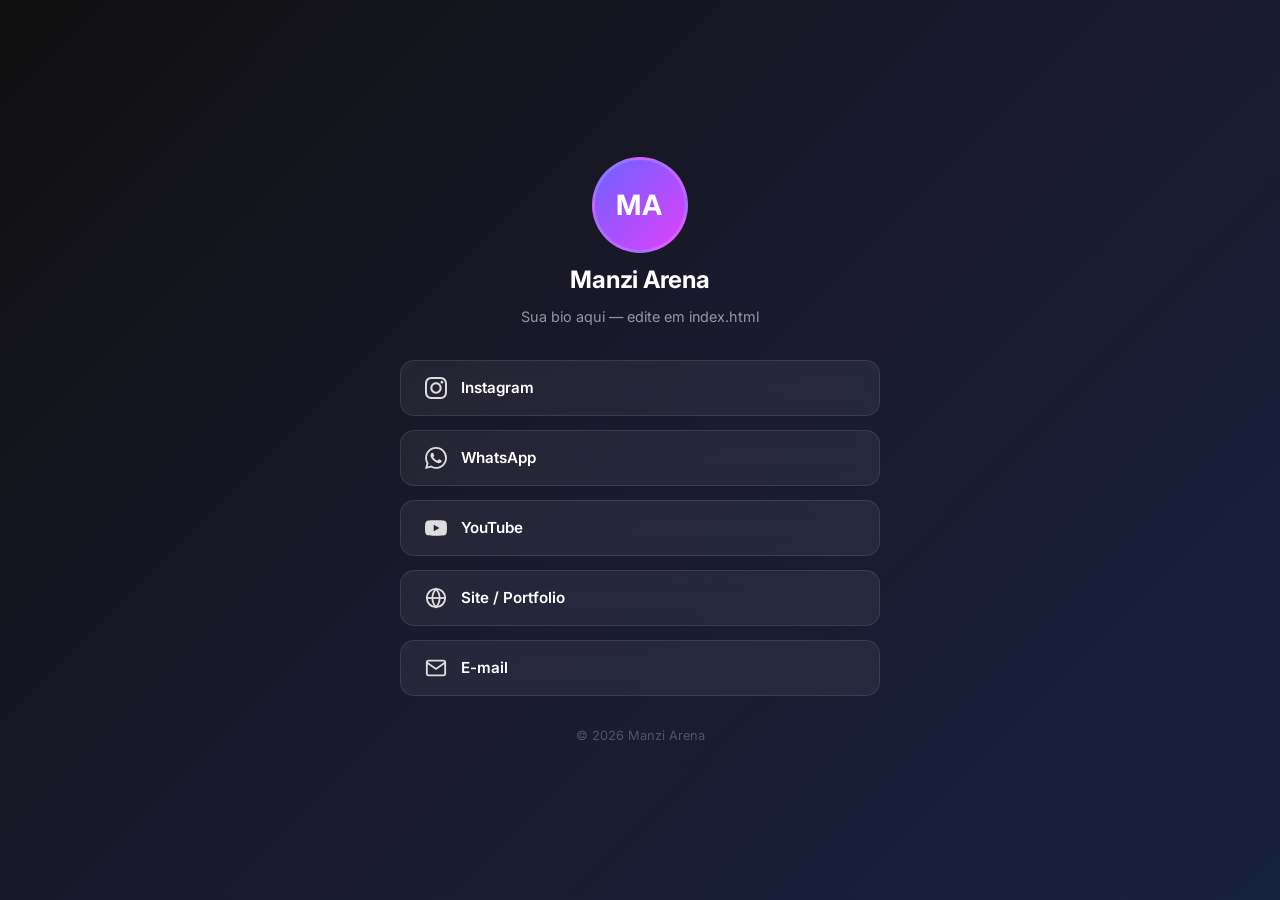
==== index.html @ 975220d4 "Initial commit: link tree page" ====
<!DOCTYPE html>
<html lang="pt-BR">
<head>
  <meta charset="UTF-8" />
  <meta name="viewport" content="width=device-width, initial-scale=1.0" />
  <title>Manzi Arena</title>
  <link rel="stylesheet" href="style.css" />
  <link rel="preconnect" href="https://fonts.googleapis.com" />
  <link href="https://fonts.googleapis.com/css2?family=Inter:wght@400;600;700&display=swap" rel="stylesheet" />
</head>
<body>
  <div class="container">
    <div class="profile">
      <div class="avatar">
        <img src="avatar.jpg" alt="Manzi Arena" onerror="this.style.display='none'" />
        <span class="avatar-initials">MA</span>
      </div>
      <h1>Manzi Arena</h1>
      <p class="bio">Sua bio aqui — edite em index.html</p>
    </div>

    <nav class="links">
      <!-- Adicione, remova ou edite os links abaixo -->
      <a class="link-btn" href="https://instagram.com/SEU_USUARIO" target="_blank" rel="noopener">
        <svg class="icon" viewBox="0 0 24 24" fill="currentColor"><path d="M12 2.163c3.204 0 3.584.012 4.85.07 3.252.148 4.771 1.691 4.919 4.919.058 1.265.069 1.645.069 4.849 0 3.205-.012 3.584-.069 4.849-.149 3.225-1.664 4.771-4.919 4.919-1.266.058-1.644.07-4.85.07-3.204 0-3.584-.012-4.849-.07-3.26-.149-4.771-1.699-4.919-4.92-.058-1.265-.07-1.644-.07-4.849 0-3.204.013-3.583.07-4.849.149-3.227 1.664-4.771 4.919-4.919 1.266-.057 1.645-.069 4.849-.069zm0-2.163c-3.259 0-3.667.014-4.947.072-4.358.2-6.78 2.618-6.98 6.98-.059 1.281-.073 1.689-.073 4.948 0 3.259.014 3.668.072 4.948.2 4.358 2.618 6.78 6.98 6.98 1.281.058 1.689.072 4.948.072 3.259 0 3.668-.014 4.948-.072 4.354-.2 6.782-2.618 6.979-6.98.059-1.28.073-1.689.073-4.948 0-3.259-.014-3.667-.072-4.947-.196-4.354-2.617-6.78-6.979-6.98-1.281-.059-1.69-.073-4.949-.073zm0 5.838c-3.403 0-6.162 2.759-6.162 6.162s2.759 6.163 6.162 6.163 6.162-2.759 6.162-6.163c0-3.403-2.759-6.162-6.162-6.162zm0 10.162c-2.209 0-4-1.79-4-4 0-2.209 1.791-4 4-4s4 1.791 4 4c0 2.21-1.791 4-4 4zm6.406-11.845c-.796 0-1.441.645-1.441 1.44s.645 1.44 1.441 1.44c.795 0 1.439-.645 1.439-1.44s-.644-1.44-1.439-1.44z"/></svg>
        Instagram
      </a>

      <a class="link-btn" href="https://wa.me/55SEUNUMERO" target="_blank" rel="noopener">
        <svg class="icon" viewBox="0 0 24 24" fill="currentColor"><path d="M17.472 14.382c-.297-.149-1.758-.867-2.03-.967-.273-.099-.471-.148-.67.15-.197.297-.767.966-.94 1.164-.173.199-.347.223-.644.075-.297-.15-1.255-.463-2.39-1.475-.883-.788-1.48-1.761-1.653-2.059-.173-.297-.018-.458.13-.606.134-.133.298-.347.446-.52.149-.174.198-.298.298-.497.099-.198.05-.371-.025-.52-.075-.149-.669-1.612-.916-2.207-.242-.579-.487-.5-.669-.51-.173-.008-.371-.01-.57-.01-.198 0-.52.074-.792.372-.272.297-1.04 1.016-1.04 2.479 0 1.462 1.065 2.875 1.213 3.074.149.198 2.096 3.2 5.077 4.487.709.306 1.262.489 1.694.625.712.227 1.36.195 1.871.118.571-.085 1.758-.719 2.006-1.413.248-.694.248-1.289.173-1.413-.074-.124-.272-.198-.57-.347m-5.421 7.403h-.004a9.87 9.87 0 01-5.031-1.378l-.361-.214-3.741.982.998-3.648-.235-.374a9.86 9.86 0 01-1.51-5.26c.001-5.45 4.436-9.884 9.888-9.884 2.64 0 5.122 1.03 6.988 2.898a9.825 9.825 0 012.893 6.994c-.003 5.45-4.437 9.884-9.885 9.884m8.413-18.297A11.815 11.815 0 0012.05 0C5.495 0 .16 5.335.157 11.892c0 2.096.547 4.142 1.588 5.945L.057 24l6.305-1.654a11.882 11.882 0 005.683 1.448h.005c6.554 0 11.89-5.335 11.893-11.893a11.821 11.821 0 00-3.48-8.413z"/></svg>
        WhatsApp
      </a>

      <a class="link-btn" href="https://youtube.com/@SEU_CANAL" target="_blank" rel="noopener">
        <svg class="icon" viewBox="0 0 24 24" fill="currentColor"><path d="M23.498 6.186a3.016 3.016 0 00-2.122-2.136C19.505 3.545 12 3.545 12 3.545s-7.505 0-9.377.505A3.017 3.017 0 00.502 6.186C0 8.07 0 12 0 12s0 3.93.502 5.814a3.016 3.016 0 002.122 2.136c1.871.505 9.376.505 9.376.505s7.505 0 9.377-.505a3.015 3.015 0 002.122-2.136C24 15.93 24 12 24 12s0-3.93-.502-5.814zM9.545 15.568V8.432L15.818 12l-6.273 3.568z"/></svg>
        YouTube
      </a>

      <a class="link-btn" href="https://SEU_SITE.com" target="_blank" rel="noopener">
        <svg class="icon" viewBox="0 0 24 24" fill="none" stroke="currentColor" stroke-width="2"><circle cx="12" cy="12" r="10"/><line x1="2" y1="12" x2="22" y2="12"/><path d="M12 2a15.3 15.3 0 014 10 15.3 15.3 0 01-4 10 15.3 15.3 0 01-4-10 15.3 15.3 0 014-10z"/></svg>
        Site / Portfolio
      </a>

      <a class="link-btn" href="mailto:planejamentoeduclead@gmail.com" target="_blank" rel="noopener">
        <svg class="icon" viewBox="0 0 24 24" fill="none" stroke="currentColor" stroke-width="2"><path d="M4 4h16c1.1 0 2 .9 2 2v12c0 1.1-.9 2-2 2H4c-1.1 0-2-.9-2-2V6c0-1.1.9-2 2-2z"/><polyline points="22,6 12,13 2,6"/></svg>
        E-mail
      </a>
    </nav>

    <footer>
      <p>© 2026 Manzi Arena</p>
    </footer>
  </div>
</body>
</html>
---- style.css ----
*, *::before, *::after {
  box-sizing: border-box;
  margin: 0;
  padding: 0;
}

body {
  font-family: 'Inter', sans-serif;
  background: linear-gradient(135deg, #0f0f0f 0%, #1a1a2e 50%, #16213e 100%);
  min-height: 100vh;
  display: flex;
  align-items: center;
  justify-content: center;
  padding: 2rem 1rem;
}

.container {
  width: 100%;
  max-width: 480px;
  display: flex;
  flex-direction: column;
  align-items: center;
  gap: 2rem;
}

/* Profile */
.profile {
  display: flex;
  flex-direction: column;
  align-items: center;
  gap: 0.75rem;
  text-align: center;
}

.avatar {
  position: relative;
  width: 96px;
  height: 96px;
  border-radius: 50%;
  overflow: hidden;
  border: 3px solid rgba(255, 255, 255, 0.15);
  background: linear-gradient(135deg, #6c63ff, #e040fb);
  display: flex;
  align-items: center;
  justify-content: center;
}

.avatar img {
  width: 100%;
  height: 100%;
  object-fit: cover;
  position: absolute;
  inset: 0;
}

.avatar-initials {
  color: #fff;
  font-size: 1.75rem;
  font-weight: 700;
  letter-spacing: 0.05em;
}

.profile h1 {
  color: #fff;
  font-size: 1.5rem;
  font-weight: 700;
  letter-spacing: -0.01em;
}

.bio {
  color: rgba(255, 255, 255, 0.55);
  font-size: 0.9rem;
  line-height: 1.5;
  max-width: 320px;
}

/* Links */
.links {
  display: flex;
  flex-direction: column;
  gap: 0.875rem;
  width: 100%;
}

.link-btn {
  display: flex;
  align-items: center;
  gap: 0.875rem;
  padding: 1rem 1.5rem;
  background: rgba(255, 255, 255, 0.06);
  border: 1px solid rgba(255, 255, 255, 0.1);
  border-radius: 14px;
  color: #fff;
  text-decoration: none;
  font-size: 0.95rem;
  font-weight: 600;
  backdrop-filter: blur(10px);
  transition: background 0.2s ease, border-color 0.2s ease, transform 0.15s ease;
}

.link-btn:hover {
  background: rgba(255, 255, 255, 0.12);
  border-color: rgba(255, 255, 255, 0.25);
  transform: translateY(-2px);
}

.link-btn:active {
  transform: translateY(0);
}

.icon {
  width: 22px;
  height: 22px;
  flex-shrink: 0;
  opacity: 0.85;
}

/* Footer */
footer p {
  color: rgba(255, 255, 255, 0.25);
  font-size: 0.8rem;
}
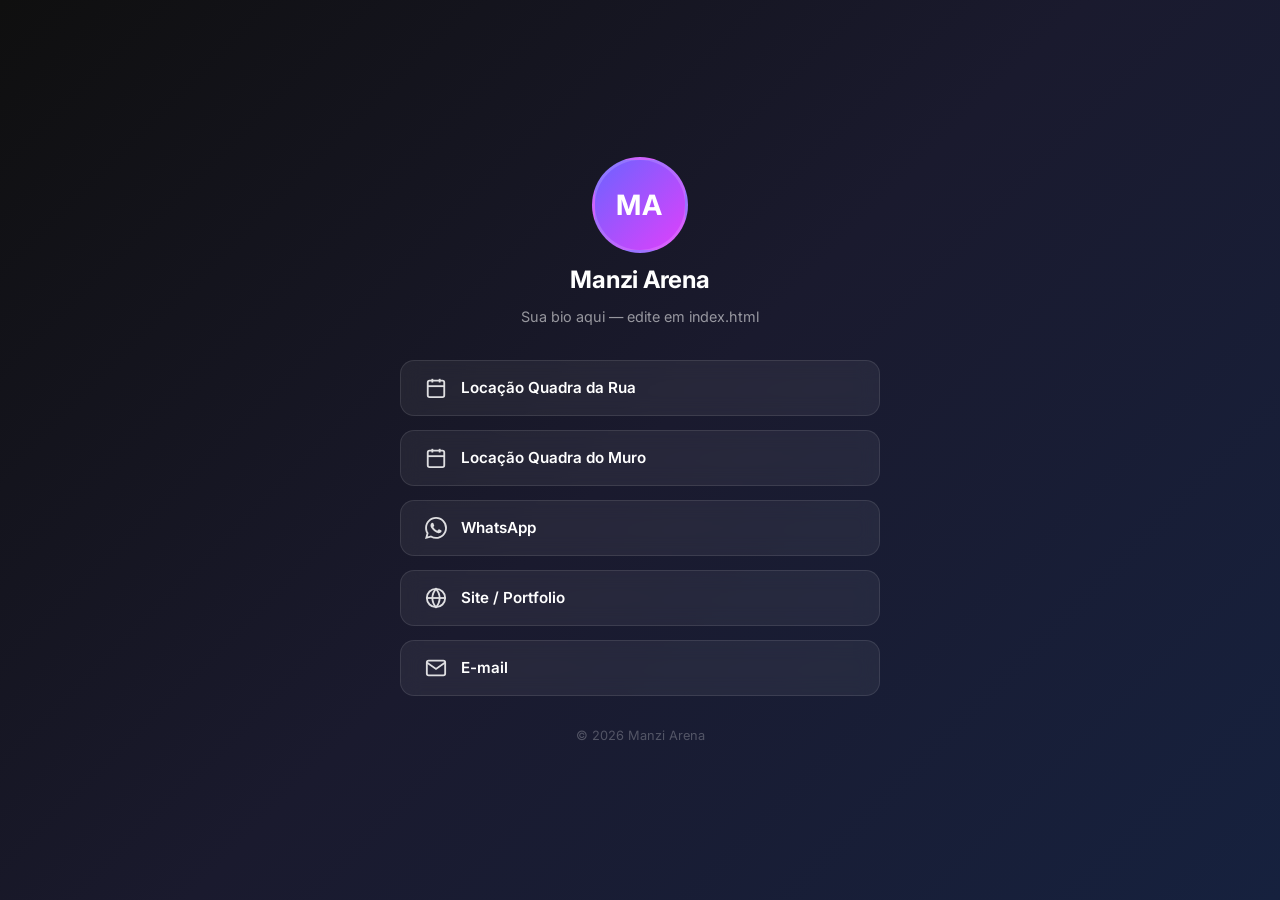
==== commit cc5f616f: "Restore links: quadras + whatsapp" ====
--- a/index.html
+++ b/index.html
@@ -21,19 +21,19 @@
 
     <nav class="links">
       <!-- Adicione, remova ou edite os links abaixo -->
-      <a class="link-btn" href="https://instagram.com/SEU_USUARIO" target="_blank" rel="noopener">
-        <svg class="icon" viewBox="0 0 24 24" fill="currentColor"><path d="M12 2.163c3.204 0 3.584.012 4.85.07 3.252.148 4.771 1.691 4.919 4.919.058 1.265.069 1.645.069 4.849 0 3.205-.012 3.584-.069 4.849-.149 3.225-1.664 4.771-4.919 4.919-1.266.058-1.644.07-4.85.07-3.204 0-3.584-.012-4.849-.07-3.26-.149-4.771-1.699-4.919-4.92-.058-1.265-.07-1.644-.07-4.849 0-3.204.013-3.583.07-4.849.149-3.227 1.664-4.771 4.919-4.919 1.266-.057 1.645-.069 4.849-.069zm0-2.163c-3.259 0-3.667.014-4.947.072-4.358.2-6.78 2.618-6.98 6.98-.059 1.281-.073 1.689-.073 4.948 0 3.259.014 3.668.072 4.948.2 4.358 2.618 6.78 6.98 6.98 1.281.058 1.689.072 4.948.072 3.259 0 3.668-.014 4.948-.072 4.354-.2 6.782-2.618 6.979-6.98.059-1.28.073-1.689.073-4.948 0-3.259-.014-3.667-.072-4.947-.196-4.354-2.617-6.78-6.979-6.98-1.281-.059-1.69-.073-4.949-.073zm0 5.838c-3.403 0-6.162 2.759-6.162 6.162s2.759 6.163 6.162 6.163 6.162-2.759 6.162-6.163c0-3.403-2.759-6.162-6.162-6.162zm0 10.162c-2.209 0-4-1.79-4-4 0-2.209 1.791-4 4-4s4 1.791 4 4c0 2.21-1.791 4-4 4zm6.406-11.845c-.796 0-1.441.645-1.441 1.44s.645 1.44 1.441 1.44c.795 0 1.439-.645 1.439-1.44s-.644-1.44-1.439-1.44z"/></svg>
-        Instagram
+      <a class="link-btn" href="https://venda.nextfit.com.br/78bf25f1-83a4-4410-ba68-fceeda6e4fe6/reservas" target="_blank" rel="noopener">
+        <svg class="icon" viewBox="0 0 24 24" fill="none" stroke="currentColor" stroke-width="2"><rect x="3" y="4" width="18" height="18" rx="2" ry="2"/><line x1="16" y1="2" x2="16" y2="6"/><line x1="8" y1="2" x2="8" y2="6"/><line x1="3" y1="10" x2="21" y2="10"/></svg>
+        Locação Quadra da Rua
       </a>
 
-      <a class="link-btn" href="https://wa.me/55SEUNUMERO" target="_blank" rel="noopener">
+      <a class="link-btn" href="https://venda.nextfit.com.br/d6c89a98-5503-4d04-b630-f4550217e495/reservas" target="_blank" rel="noopener">
+        <svg class="icon" viewBox="0 0 24 24" fill="none" stroke="currentColor" stroke-width="2"><rect x="3" y="4" width="18" height="18" rx="2" ry="2"/><line x1="16" y1="2" x2="16" y2="6"/><line x1="8" y1="2" x2="8" y2="6"/><line x1="3" y1="10" x2="21" y2="10"/></svg>
+        Locação Quadra do Muro
+      </a>
+
+      <a class="link-btn" href="https://wa.me/5562993431310" target="_blank" rel="noopener">
         <svg class="icon" viewBox="0 0 24 24" fill="currentColor"><path d="M17.472 14.382c-.297-.149-1.758-.867-2.03-.967-.273-.099-.471-.148-.67.15-.197.297-.767.966-.94 1.164-.173.199-.347.223-.644.075-.297-.15-1.255-.463-2.39-1.475-.883-.788-1.48-1.761-1.653-2.059-.173-.297-.018-.458.13-.606.134-.133.298-.347.446-.52.149-.174.198-.298.298-.497.099-.198.05-.371-.025-.52-.075-.149-.669-1.612-.916-2.207-.242-.579-.487-.5-.669-.51-.173-.008-.371-.01-.57-.01-.198 0-.52.074-.792.372-.272.297-1.04 1.016-1.04 2.479 0 1.462 1.065 2.875 1.213 3.074.149.198 2.096 3.2 5.077 4.487.709.306 1.262.489 1.694.625.712.227 1.36.195 1.871.118.571-.085 1.758-.719 2.006-1.413.248-.694.248-1.289.173-1.413-.074-.124-.272-.198-.57-.347m-5.421 7.403h-.004a9.87 9.87 0 01-5.031-1.378l-.361-.214-3.741.982.998-3.648-.235-.374a9.86 9.86 0 01-1.51-5.26c.001-5.45 4.436-9.884 9.888-9.884 2.64 0 5.122 1.03 6.988 2.898a9.825 9.825 0 012.893 6.994c-.003 5.45-4.437 9.884-9.885 9.884m8.413-18.297A11.815 11.815 0 0012.05 0C5.495 0 .16 5.335.157 11.892c0 2.096.547 4.142 1.588 5.945L.057 24l6.305-1.654a11.882 11.882 0 005.683 1.448h.005c6.554 0 11.89-5.335 11.893-11.893a11.821 11.821 0 00-3.48-8.413z"/></svg>
         WhatsApp
-      </a>
-
-      <a class="link-btn" href="https://youtube.com/@SEU_CANAL" target="_blank" rel="noopener">
-        <svg class="icon" viewBox="0 0 24 24" fill="currentColor"><path d="M23.498 6.186a3.016 3.016 0 00-2.122-2.136C19.505 3.545 12 3.545 12 3.545s-7.505 0-9.377.505A3.017 3.017 0 00.502 6.186C0 8.07 0 12 0 12s0 3.93.502 5.814a3.016 3.016 0 002.122 2.136c1.871.505 9.376.505 9.376.505s7.505 0 9.377-.505a3.015 3.015 0 002.122-2.136C24 15.93 24 12 24 12s0-3.93-.502-5.814zM9.545 15.568V8.432L15.818 12l-6.273 3.568z"/></svg>
-        YouTube
       </a>
 
       <a class="link-btn" href="https://SEU_SITE.com" target="_blank" rel="noopener">
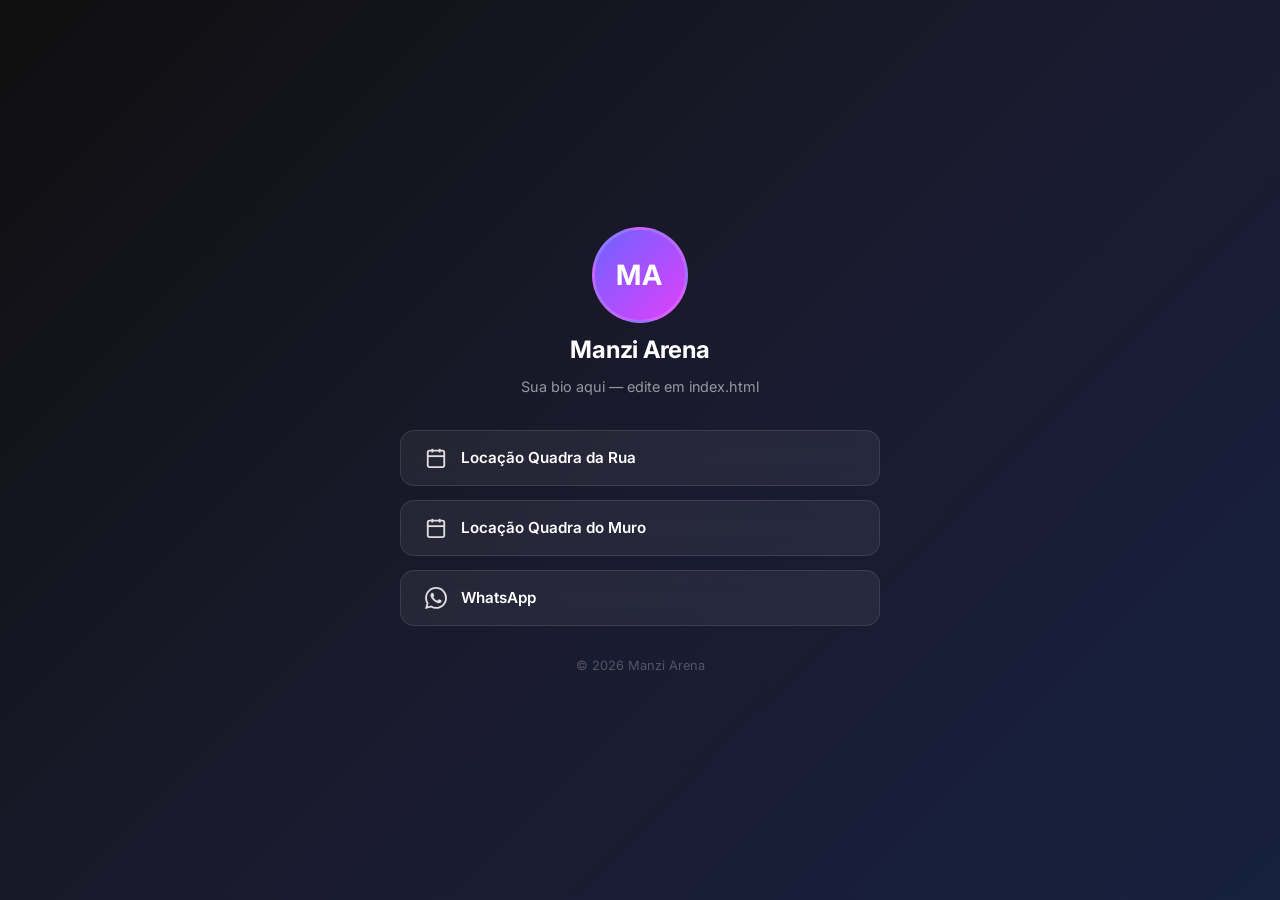
==== commit 8cac2713: "Remove placeholder links" ====
--- a/index.html
+++ b/index.html
@@ -36,15 +36,6 @@
         WhatsApp
       </a>
 
-      <a class="link-btn" href="https://SEU_SITE.com" target="_blank" rel="noopener">
-        <svg class="icon" viewBox="0 0 24 24" fill="none" stroke="currentColor" stroke-width="2"><circle cx="12" cy="12" r="10"/><line x1="2" y1="12" x2="22" y2="12"/><path d="M12 2a15.3 15.3 0 014 10 15.3 15.3 0 01-4 10 15.3 15.3 0 01-4-10 15.3 15.3 0 014-10z"/></svg>
-        Site / Portfolio
-      </a>
-
-      <a class="link-btn" href="mailto:planejamentoeduclead@gmail.com" target="_blank" rel="noopener">
-        <svg class="icon" viewBox="0 0 24 24" fill="none" stroke="currentColor" stroke-width="2"><path d="M4 4h16c1.1 0 2 .9 2 2v12c0 1.1-.9 2-2 2H4c-1.1 0-2-.9-2-2V6c0-1.1.9-2 2-2z"/><polyline points="22,6 12,13 2,6"/></svg>
-        E-mail
-      </a>
     </nav>
 
     <footer>
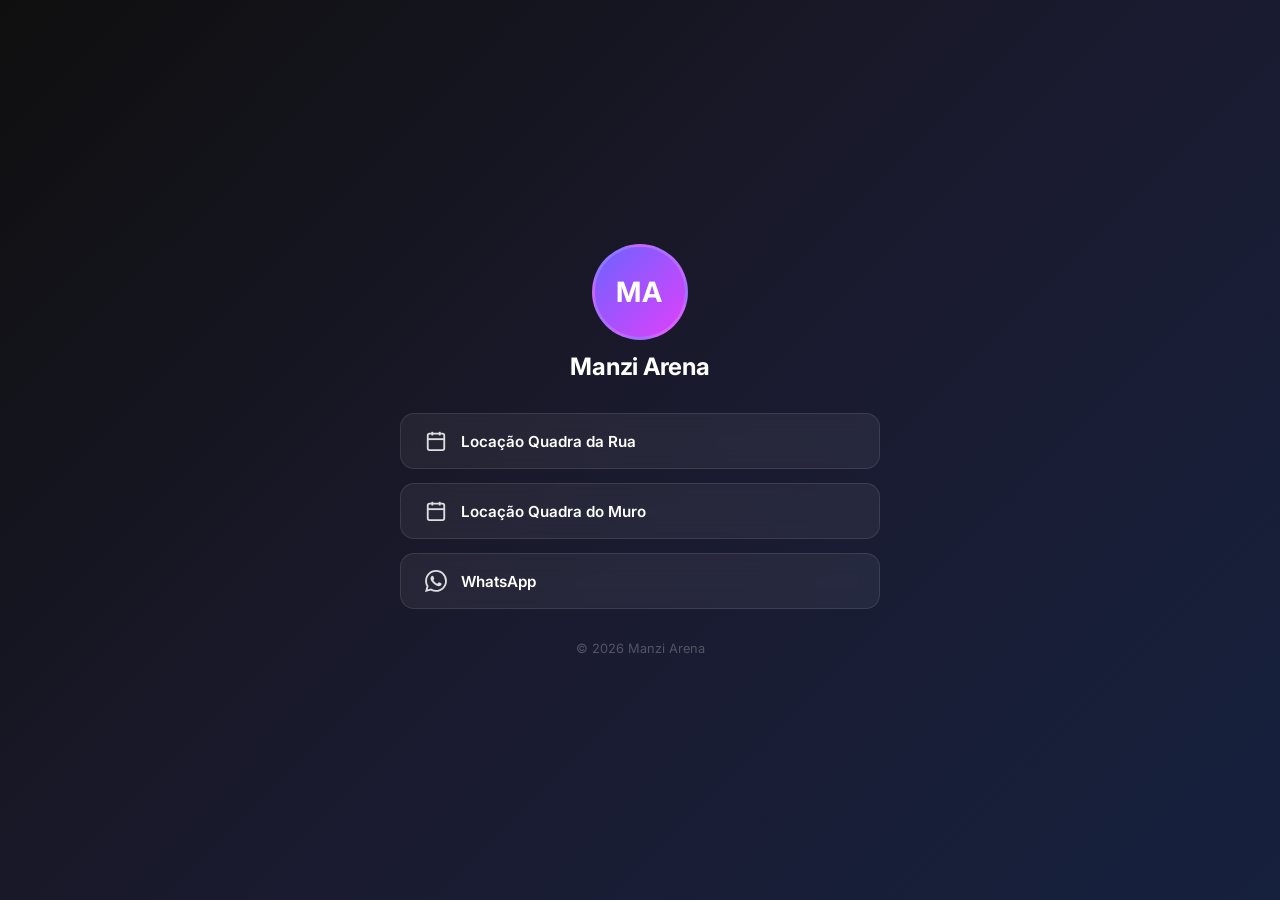
==== commit 9396cddd: "Remove bio placeholder" ====
--- a/index.html
+++ b/index.html
@@ -16,7 +16,7 @@
         <span class="avatar-initials">MA</span>
       </div>
       <h1>Manzi Arena</h1>
-      <p class="bio">Sua bio aqui — edite em index.html</p>
+
     </div>
 
     <nav class="links">
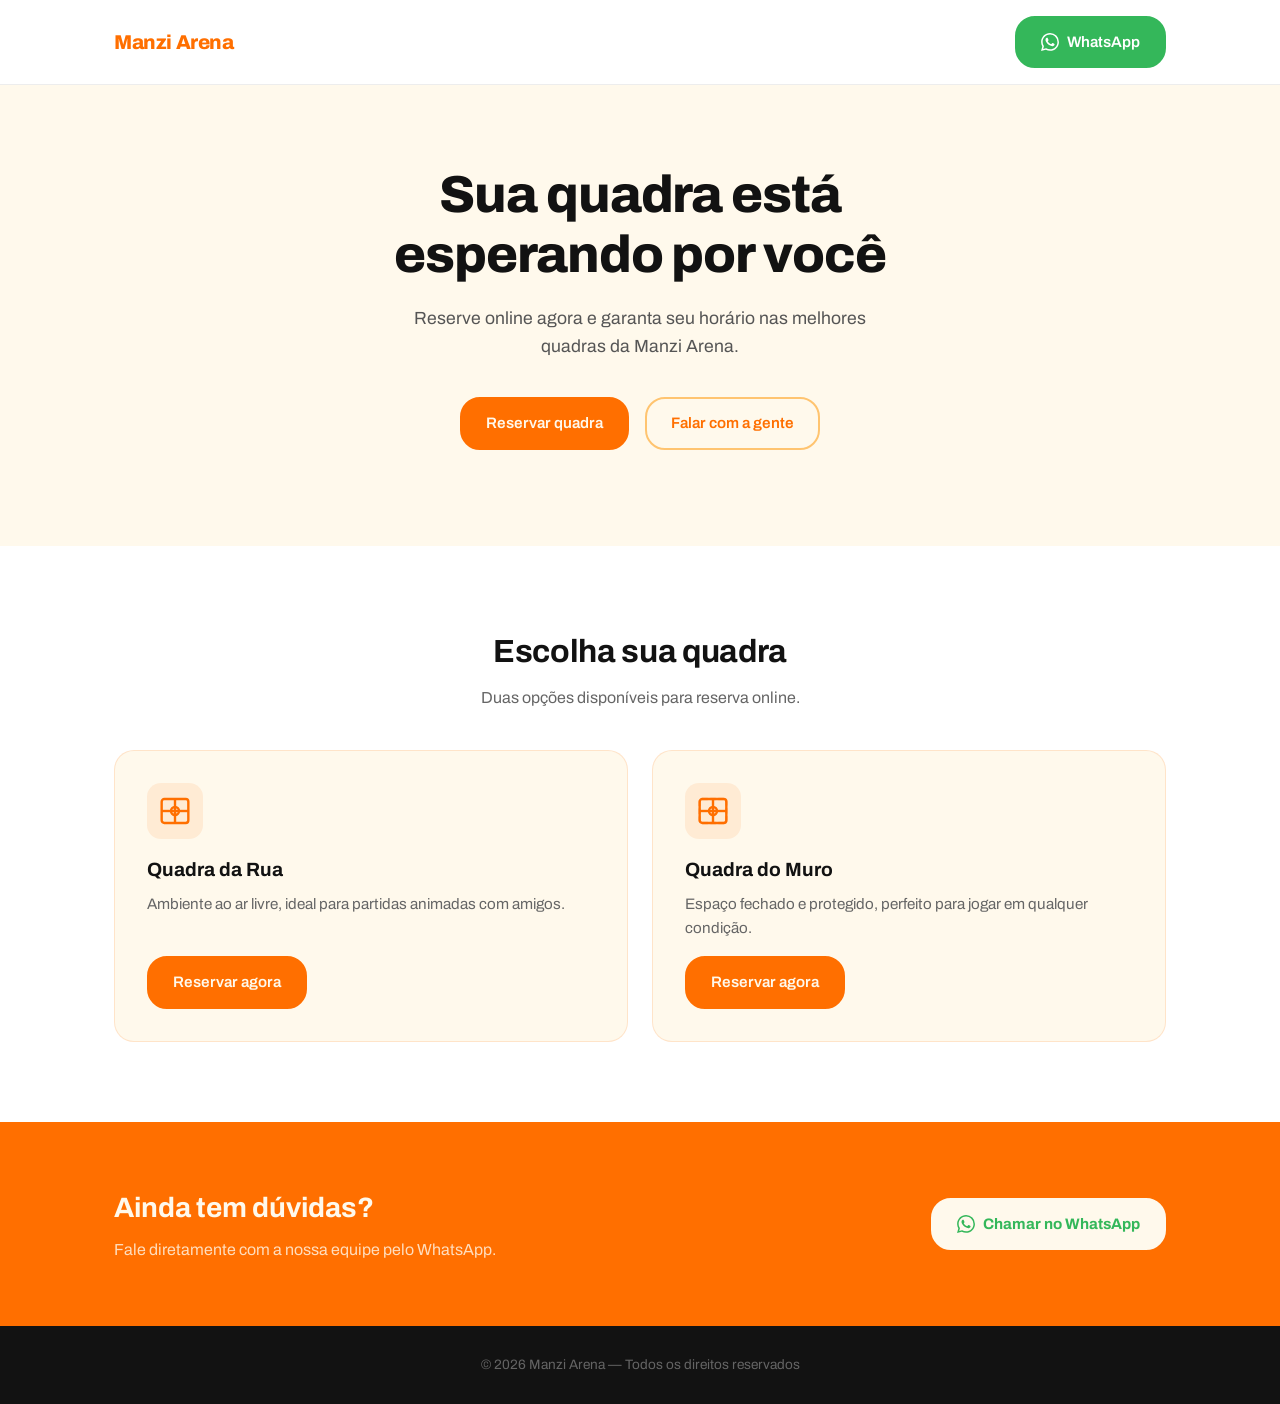
==== commit f9d27cb7: "Redesign principal com identidade visual Atletis e adiciona página /links - Substitui tema dark por " ====
--- a/index.html
+++ b/index.html
@@ -6,41 +6,91 @@
   <title>Manzi Arena</title>
   <link rel="stylesheet" href="style.css" />
   <link rel="preconnect" href="https://fonts.googleapis.com" />
-  <link href="https://fonts.googleapis.com/css2?family=Inter:wght@400;600;700&display=swap" rel="stylesheet" />
+  <link href="https://fonts.googleapis.com/css2?family=Archivo:wght@400;500;600;700;800&display=swap" rel="stylesheet" />
 </head>
 <body>
-  <div class="container">
-    <div class="profile">
-      <div class="avatar">
-        <img src="avatar.jpg" alt="Manzi Arena" onerror="this.style.display='none'" />
-        <span class="avatar-initials">MA</span>
-      </div>
-      <h1>Manzi Arena</h1>
 
-    </div>
-
-    <nav class="links">
-      <!-- Adicione, remova ou edite os links abaixo -->
-      <a class="link-btn" href="https://venda.nextfit.com.br/78bf25f1-83a4-4410-ba68-fceeda6e4fe6/reservas" target="_blank" rel="noopener">
-        <svg class="icon" viewBox="0 0 24 24" fill="none" stroke="currentColor" stroke-width="2"><rect x="3" y="4" width="18" height="18" rx="2" ry="2"/><line x1="16" y1="2" x2="16" y2="6"/><line x1="8" y1="2" x2="8" y2="6"/><line x1="3" y1="10" x2="21" y2="10"/></svg>
-        Locação Quadra da Rua
-      </a>
-
-      <a class="link-btn" href="https://venda.nextfit.com.br/d6c89a98-5503-4d04-b630-f4550217e495/reservas" target="_blank" rel="noopener">
-        <svg class="icon" viewBox="0 0 24 24" fill="none" stroke="currentColor" stroke-width="2"><rect x="3" y="4" width="18" height="18" rx="2" ry="2"/><line x1="16" y1="2" x2="16" y2="6"/><line x1="8" y1="2" x2="8" y2="6"/><line x1="3" y1="10" x2="21" y2="10"/></svg>
-        Locação Quadra do Muro
-      </a>
-
-      <a class="link-btn" href="https://wa.me/5562993431310" target="_blank" rel="noopener">
-        <svg class="icon" viewBox="0 0 24 24" fill="currentColor"><path d="M17.472 14.382c-.297-.149-1.758-.867-2.03-.967-.273-.099-.471-.148-.67.15-.197.297-.767.966-.94 1.164-.173.199-.347.223-.644.075-.297-.15-1.255-.463-2.39-1.475-.883-.788-1.48-1.761-1.653-2.059-.173-.297-.018-.458.13-.606.134-.133.298-.347.446-.52.149-.174.198-.298.298-.497.099-.198.05-.371-.025-.52-.075-.149-.669-1.612-.916-2.207-.242-.579-.487-.5-.669-.51-.173-.008-.371-.01-.57-.01-.198 0-.52.074-.792.372-.272.297-1.04 1.016-1.04 2.479 0 1.462 1.065 2.875 1.213 3.074.149.198 2.096 3.2 5.077 4.487.709.306 1.262.489 1.694.625.712.227 1.36.195 1.871.118.571-.085 1.758-.719 2.006-1.413.248-.694.248-1.289.173-1.413-.074-.124-.272-.198-.57-.347m-5.421 7.403h-.004a9.87 9.87 0 01-5.031-1.378l-.361-.214-3.741.982.998-3.648-.235-.374a9.86 9.86 0 01-1.51-5.26c.001-5.45 4.436-9.884 9.888-9.884 2.64 0 5.122 1.03 6.988 2.898a9.825 9.825 0 012.893 6.994c-.003 5.45-4.437 9.884-9.885 9.884m8.413-18.297A11.815 11.815 0 0012.05 0C5.495 0 .16 5.335.157 11.892c0 2.096.547 4.142 1.588 5.945L.057 24l6.305-1.654a11.882 11.882 0 005.683 1.448h.005c6.554 0 11.89-5.335 11.893-11.893a11.821 11.821 0 00-3.48-8.413z"/></svg>
+  <!-- Header -->
+  <header class="header">
+    <div class="container header__inner">
+      <span class="logo">Manzi Arena</span>
+      <a class="btn btn--green" href="https://wa.me/5562993431310" target="_blank" rel="noopener">
+        <svg width="18" height="18" viewBox="0 0 24 24" fill="currentColor" aria-hidden="true"><path d="M17.472 14.382c-.297-.149-1.758-.867-2.03-.967-.273-.099-.471-.148-.67.15-.197.297-.767.966-.94 1.164-.173.199-.347.223-.644.075-.297-.15-1.255-.463-2.39-1.475-.883-.788-1.48-1.761-1.653-2.059-.173-.297-.018-.458.13-.606.134-.133.298-.347.446-.52.149-.174.198-.298.298-.497.099-.198.05-.371-.025-.52-.075-.149-.669-1.612-.916-2.207-.242-.579-.487-.5-.669-.51-.173-.008-.371-.01-.57-.01-.198 0-.52.074-.792.372-.272.297-1.04 1.016-1.04 2.479 0 1.462 1.065 2.875 1.213 3.074.149.198 2.096 3.2 5.077 4.487.709.306 1.262.489 1.694.625.712.227 1.36.195 1.871.118.571-.085 1.758-.719 2.006-1.413.248-.694.248-1.289.173-1.413-.074-.124-.272-.198-.57-.347m-5.421 7.403h-.004a9.87 9.87 0 01-5.031-1.378l-.361-.214-3.741.982.998-3.648-.235-.374a9.86 9.86 0 01-1.51-5.26c.001-5.45 4.436-9.884 9.888-9.884 2.64 0 5.122 1.03 6.988 2.898a9.825 9.825 0 012.893 6.994c-.003 5.45-4.437 9.884-9.885 9.884m8.413-18.297A11.815 11.815 0 0012.05 0C5.495 0 .16 5.335.157 11.892c0 2.096.547 4.142 1.588 5.945L.057 24l6.305-1.654a11.882 11.882 0 005.683 1.448h.005c6.554 0 11.89-5.335 11.893-11.893a11.821 11.821 0 00-3.48-8.413z"/></svg>
         WhatsApp
       </a>
+    </div>
+  </header>
 
-    </nav>
+  <!-- Hero -->
+  <section class="hero">
+    <div class="container hero__inner">
+      <h1 class="hero__title">Sua quadra está<br>esperando por você</h1>
+      <p class="hero__sub">Reserve online agora e garanta seu horário nas melhores quadras da Manzi Arena.</p>
+      <div class="hero__actions">
+        <a class="btn btn--primary" href="#quadras">Reservar quadra</a>
+        <a class="btn btn--outline" href="https://wa.me/5562993431310" target="_blank" rel="noopener">Falar com a gente</a>
+      </div>
+    </div>
+  </section>
 
-    <footer>
-      <p>© 2026 Manzi Arena</p>
-    </footer>
-  </div>
+  <!-- Courts -->
+  <section class="courts" id="quadras">
+    <div class="container">
+      <h2 class="section__title">Escolha sua quadra</h2>
+      <p class="section__sub">Duas opções disponíveis para reserva online.</p>
+
+      <div class="courts__grid">
+
+        <div class="court-card">
+          <div class="court-card__icon">
+            <svg width="32" height="32" viewBox="0 0 24 24" fill="none" stroke="currentColor" stroke-width="1.8" aria-hidden="true"><rect x="2" y="3" width="20" height="18" rx="2"/><line x1="12" y1="3" x2="12" y2="21"/><line x1="2" y1="12" x2="22" y2="12"/><circle cx="12" cy="12" r="3"/></svg>
+          </div>
+          <div class="court-card__body">
+            <h3>Quadra da Rua</h3>
+            <p>Ambiente ao ar livre, ideal para partidas animadas com amigos.</p>
+          </div>
+          <a class="btn btn--primary court-card__cta" href="https://venda.nextfit.com.br/78bf25f1-83a4-4410-ba68-fceeda6e4fe6/reservas" target="_blank" rel="noopener">
+            Reservar agora
+          </a>
+        </div>
+
+        <div class="court-card">
+          <div class="court-card__icon">
+            <svg width="32" height="32" viewBox="0 0 24 24" fill="none" stroke="currentColor" stroke-width="1.8" aria-hidden="true"><rect x="2" y="3" width="20" height="18" rx="2"/><line x1="12" y1="3" x2="12" y2="21"/><line x1="2" y1="12" x2="22" y2="12"/><circle cx="12" cy="12" r="3"/><rect x="2" y="3" width="20" height="18" rx="2" stroke-dasharray="4 2" opacity=".4"/></svg>
+          </div>
+          <div class="court-card__body">
+            <h3>Quadra do Muro</h3>
+            <p>Espaço fechado e protegido, perfeito para jogar em qualquer condição.</p>
+          </div>
+          <a class="btn btn--primary court-card__cta" href="https://venda.nextfit.com.br/d6c89a98-5503-4d04-b630-f4550217e495/reservas" target="_blank" rel="noopener">
+            Reservar agora
+          </a>
+        </div>
+
+      </div>
+    </div>
+  </section>
+
+  <!-- WhatsApp CTA -->
+  <section class="cta-section">
+    <div class="container cta-section__inner">
+      <div class="cta-section__text">
+        <h2>Ainda tem dúvidas?</h2>
+        <p>Fale diretamente com a nossa equipe pelo WhatsApp.</p>
+      </div>
+      <a class="btn btn--white" href="https://wa.me/5562993431310" target="_blank" rel="noopener">
+        <svg width="18" height="18" viewBox="0 0 24 24" fill="currentColor" aria-hidden="true"><path d="M17.472 14.382c-.297-.149-1.758-.867-2.03-.967-.273-.099-.471-.148-.67.15-.197.297-.767.966-.94 1.164-.173.199-.347.223-.644.075-.297-.15-1.255-.463-2.39-1.475-.883-.788-1.48-1.761-1.653-2.059-.173-.297-.018-.458.13-.606.134-.133.298-.347.446-.52.149-.174.198-.298.298-.497.099-.198.05-.371-.025-.52-.075-.149-.669-1.612-.916-2.207-.242-.579-.487-.5-.669-.51-.173-.008-.371-.01-.57-.01-.198 0-.52.074-.792.372-.272.297-1.04 1.016-1.04 2.479 0 1.462 1.065 2.875 1.213 3.074.149.198 2.096 3.2 5.077 4.487.709.306 1.262.489 1.694.625.712.227 1.36.195 1.871.118.571-.085 1.758-.719 2.006-1.413.248-.694.248-1.289.173-1.413-.074-.124-.272-.198-.57-.347m-5.421 7.403h-.004a9.87 9.87 0 01-5.031-1.378l-.361-.214-3.741.982.998-3.648-.235-.374a9.86 9.86 0 01-1.51-5.26c.001-5.45 4.436-9.884 9.888-9.884 2.64 0 5.122 1.03 6.988 2.898a9.825 9.825 0 012.893 6.994c-.003 5.45-4.437 9.884-9.885 9.884m8.413-18.297A11.815 11.815 0 0012.05 0C5.495 0 .16 5.335.157 11.892c0 2.096.547 4.142 1.588 5.945L.057 24l6.305-1.654a11.882 11.882 0 005.683 1.448h.005c6.554 0 11.89-5.335 11.893-11.893a11.821 11.821 0 00-3.48-8.413z"/></svg>
+        Chamar no WhatsApp
+      </a>
+    </div>
+  </section>
+
+  <!-- Footer -->
+  <footer class="footer">
+    <div class="container">
+      <p>© 2026 Manzi Arena — Todos os direitos reservados</p>
+    </div>
+  </footer>
+
 </body>
 </html>
--- a/style.css
+++ b/style.css
@@ -1,20 +1,257 @@
+/* ===== Reset ===== */
 *, *::before, *::after {
   box-sizing: border-box;
   margin: 0;
   padding: 0;
 }
 
+/* ===== Base ===== */
 body {
-  font-family: 'Inter', sans-serif;
-  background: linear-gradient(135deg, #0f0f0f 0%, #1a1a2e 50%, #16213e 100%);
+  font-family: 'Archivo', sans-serif;
+  background: #ffffff;
+  color: #121212;
+  line-height: 1.6;
+  -webkit-font-smoothing: antialiased;
+}
+
+.container {
+  max-width: 1100px;
+  margin: 0 auto;
+  padding: 0 1.5rem;
+}
+
+/* ===== Buttons ===== */
+.btn {
+  display: inline-flex;
+  align-items: center;
+  gap: 0.5rem;
+  padding: 0.75rem 1.5rem;
+  border-radius: 20px;
+  font-family: 'Archivo', sans-serif;
+  font-size: 0.95rem;
+  font-weight: 600;
+  text-decoration: none;
+  border: 2px solid transparent;
+  cursor: pointer;
+  transition: opacity 0.2s ease, transform 0.15s ease, box-shadow 0.2s ease;
+  white-space: nowrap;
+}
+
+.btn:hover {
+  opacity: 0.88;
+  transform: translateY(-1px);
+}
+
+.btn:active {
+  transform: translateY(0);
+}
+
+.btn--primary {
+  background: #FF6F00;
+  color: #FFF9EC;
+  border-color: #FF6F00;
+}
+
+.btn--outline {
+  background: transparent;
+  color: #FF6F00;
+  border-color: #FFC470;
+}
+
+.btn--outline:hover {
+  background: rgba(255, 111, 0, 0.06);
+}
+
+.btn--green {
+  background: #34B75A;
+  color: #ffffff;
+  border-color: #34B75A;
+}
+
+.btn--white {
+  background: #FFF9EC;
+  color: #34B75A;
+  border-color: #FFF9EC;
+  font-weight: 700;
+}
+
+/* ===== Header ===== */
+.header {
+  position: sticky;
+  top: 0;
+  z-index: 100;
+  background: #ffffff;
+  border-bottom: 1px solid rgba(0, 0, 0, 0.07);
+  padding: 1rem 0;
+}
+
+.header__inner {
+  display: flex;
+  align-items: center;
+  justify-content: space-between;
+}
+
+.logo {
+  font-size: 1.25rem;
+  font-weight: 800;
+  color: #FF6F00;
+  letter-spacing: -0.02em;
+}
+
+/* ===== Hero ===== */
+.hero {
+  background: #FFF9EC;
+  padding: 5rem 0 6rem;
+  text-align: center;
+}
+
+.hero__inner {
+  max-width: 680px;
+}
+
+.hero__title {
+  font-size: clamp(2.2rem, 5vw, 3.25rem);
+  font-weight: 800;
+  line-height: 1.15;
+  letter-spacing: -0.02em;
+  margin-bottom: 1.25rem;
+  color: #121212;
+}
+
+.hero__sub {
+  font-size: 1.1rem;
+  color: #555555;
+  margin-bottom: 2.25rem;
+  max-width: 480px;
+  margin-left: auto;
+  margin-right: auto;
+}
+
+.hero__actions {
+  display: flex;
+  gap: 1rem;
+  justify-content: center;
+  flex-wrap: wrap;
+}
+
+/* ===== Section headers ===== */
+.section__title {
+  font-size: 2rem;
+  font-weight: 700;
+  letter-spacing: -0.01em;
+  text-align: center;
+  margin-bottom: 0.5rem;
+}
+
+.section__sub {
+  text-align: center;
+  color: #666666;
+  margin-bottom: 2.5rem;
+}
+
+/* ===== Courts ===== */
+.courts {
+  padding: 5rem 0;
+}
+
+.courts__grid {
+  display: grid;
+  grid-template-columns: 1fr 1fr;
+  gap: 1.5rem;
+}
+
+.court-card {
+  background: #FFF9EC;
+  border: 1.5px solid rgba(255, 111, 0, 0.15);
+  border-radius: 20px;
+  padding: 2rem;
+  display: flex;
+  flex-direction: column;
+  gap: 1rem;
+  transition: box-shadow 0.2s ease, border-color 0.2s ease;
+}
+
+.court-card:hover {
+  border-color: rgba(255, 111, 0, 0.4);
+  box-shadow: 0 4px 24px rgba(255, 111, 0, 0.1);
+}
+
+.court-card__icon {
+  width: 56px;
+  height: 56px;
+  background: rgba(255, 111, 0, 0.1);
+  border-radius: 14px;
+  display: flex;
+  align-items: center;
+  justify-content: center;
+  color: #FF6F00;
+  flex-shrink: 0;
+}
+
+.court-card__body h3 {
+  font-size: 1.2rem;
+  font-weight: 700;
+  margin-bottom: 0.35rem;
+}
+
+.court-card__body p {
+  color: #666666;
+  font-size: 0.95rem;
+}
+
+.court-card__cta {
+  margin-top: auto;
+  align-self: flex-start;
+}
+
+/* ===== WhatsApp CTA ===== */
+.cta-section {
+  background: #FF6F00;
+  padding: 4rem 0;
+}
+
+.cta-section__inner {
+  display: flex;
+  align-items: center;
+  justify-content: space-between;
+  gap: 2rem;
+  flex-wrap: wrap;
+}
+
+.cta-section__text h2 {
+  font-size: 1.75rem;
+  font-weight: 700;
+  color: #FFF9EC;
+  margin-bottom: 0.4rem;
+}
+
+.cta-section__text p {
+  color: rgba(255, 249, 236, 0.8);
+}
+
+/* ===== Footer ===== */
+.footer {
+  background: #121212;
+  padding: 1.75rem 0;
+  text-align: center;
+}
+
+.footer p {
+  color: rgba(255, 255, 255, 0.35);
+  font-size: 0.85rem;
+}
+
+/* ===== Linktree (/links) ===== */
+.linktree-body {
+  background: #FFF9EC;
   min-height: 100vh;
   display: flex;
   align-items: center;
   justify-content: center;
-  padding: 2rem 1rem;
-}
-
-.container {
+  padding: 2.5rem 1rem;
+}
+
+.linktree {
   width: 100%;
   max-width: 480px;
   display: flex;
@@ -23,29 +260,28 @@
   gap: 2rem;
 }
 
-/* Profile */
-.profile {
+.linktree__profile {
   display: flex;
   flex-direction: column;
   align-items: center;
-  gap: 0.75rem;
-  text-align: center;
-}
-
-.avatar {
+  gap: 0.6rem;
+  text-align: center;
+}
+
+.linktree__avatar {
   position: relative;
-  width: 96px;
-  height: 96px;
+  width: 88px;
+  height: 88px;
   border-radius: 50%;
+  background: #FF6F00;
+  display: flex;
+  align-items: center;
+  justify-content: center;
   overflow: hidden;
-  border: 3px solid rgba(255, 255, 255, 0.15);
-  background: linear-gradient(135deg, #6c63ff, #e040fb);
-  display: flex;
-  align-items: center;
-  justify-content: center;
-}
-
-.avatar img {
+  border: 3px solid rgba(255, 111, 0, 0.2);
+}
+
+.linktree__avatar img {
   width: 100%;
   height: 100%;
   object-fit: cover;
@@ -53,70 +289,106 @@
   inset: 0;
 }
 
-.avatar-initials {
-  color: #fff;
-  font-size: 1.75rem;
-  font-weight: 700;
-  letter-spacing: 0.05em;
-}
-
-.profile h1 {
-  color: #fff;
-  font-size: 1.5rem;
-  font-weight: 700;
-  letter-spacing: -0.01em;
-}
-
-.bio {
-  color: rgba(255, 255, 255, 0.55);
+.linktree__initials {
+  color: #FFF9EC;
+  font-size: 1.6rem;
+  font-weight: 800;
+  letter-spacing: 0.02em;
+}
+
+.linktree__name {
+  font-size: 1.4rem;
+  font-weight: 800;
+  color: #121212;
+  letter-spacing: -0.02em;
+}
+
+.linktree__tagline {
   font-size: 0.9rem;
-  line-height: 1.5;
-  max-width: 320px;
-}
-
-/* Links */
-.links {
+  color: #666666;
+}
+
+.linktree__links {
   display: flex;
   flex-direction: column;
   gap: 0.875rem;
   width: 100%;
 }
 
-.link-btn {
+.linktree__btn {
   display: flex;
   align-items: center;
   gap: 0.875rem;
-  padding: 1rem 1.5rem;
-  background: rgba(255, 255, 255, 0.06);
-  border: 1px solid rgba(255, 255, 255, 0.1);
-  border-radius: 14px;
-  color: #fff;
+  padding: 1rem 1.25rem;
+  background: #ffffff;
+  border: 1.5px solid rgba(255, 111, 0, 0.2);
+  border-radius: 16px;
+  color: #121212;
   text-decoration: none;
   font-size: 0.95rem;
   font-weight: 600;
-  backdrop-filter: blur(10px);
-  transition: background 0.2s ease, border-color 0.2s ease, transform 0.15s ease;
-}
-
-.link-btn:hover {
-  background: rgba(255, 255, 255, 0.12);
-  border-color: rgba(255, 255, 255, 0.25);
+  transition: border-color 0.2s ease, box-shadow 0.2s ease, transform 0.15s ease;
+}
+
+.linktree__btn:hover {
+  border-color: #FF6F00;
+  box-shadow: 0 4px 16px rgba(255, 111, 0, 0.12);
   transform: translateY(-2px);
 }
 
-.link-btn:active {
+.linktree__btn:active {
   transform: translateY(0);
 }
 
-.icon {
-  width: 22px;
-  height: 22px;
+.linktree__btn--green {
+  border-color: rgba(52, 183, 90, 0.25);
+  color: #34B75A;
+}
+
+.linktree__btn--green:hover {
+  border-color: #34B75A;
+  box-shadow: 0 4px 16px rgba(52, 183, 90, 0.15);
+}
+
+.linktree__btn-icon {
+  width: 36px;
+  height: 36px;
+  background: rgba(255, 111, 0, 0.08);
+  border-radius: 10px;
+  display: flex;
+  align-items: center;
+  justify-content: center;
   flex-shrink: 0;
-  opacity: 0.85;
-}
-
-/* Footer */
-footer p {
-  color: rgba(255, 255, 255, 0.25);
+  color: #FF6F00;
+}
+
+.linktree__btn--green .linktree__btn-icon {
+  background: rgba(52, 183, 90, 0.1);
+  color: #34B75A;
+}
+
+.linktree__footer p {
+  color: #aaaaaa;
   font-size: 0.8rem;
 }
+
+/* ===== Responsive ===== */
+@media (max-width: 640px) {
+  .courts__grid {
+    grid-template-columns: 1fr;
+  }
+
+  .cta-section__inner {
+    flex-direction: column;
+    text-align: center;
+  }
+
+  .court-card__cta {
+    align-self: stretch;
+    justify-content: center;
+  }
+
+  .hero {
+    padding: 3.5rem 0 4rem;
+  }
+}
